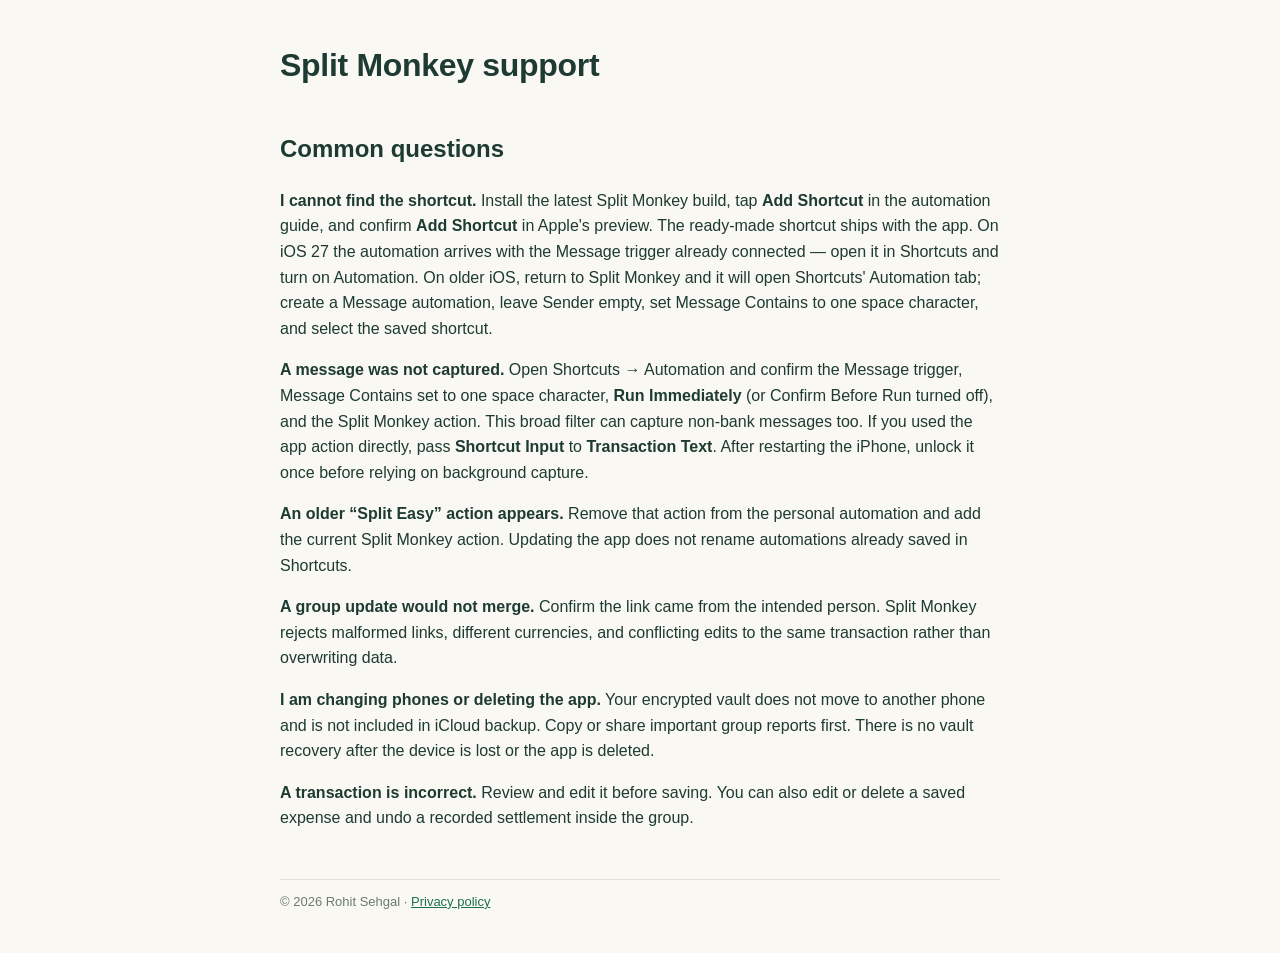
==== support.html @ 66e2437b "Split Monkey support and privacy pages Co-Authored-By: Claude Fable 5 <noreply@anthropic.com>" ====
<!doctype html>
<html lang="en">
<head>
<meta charset="utf-8">
<meta name="viewport" content="width=device-width, initial-scale=1">
<title>Split Monkey support</title>
<link rel="stylesheet" href="style.css">
</head>
<body>
<h1>Split Monkey support</h1>

<h2>Common questions</h2>

<p><strong>I cannot find the shortcut.</strong> Install the latest Split Monkey build, tap <strong>Add Shortcut</strong> in the automation guide, and confirm <strong>Add Shortcut</strong> in Apple's preview. The ready-made shortcut ships with the app. On iOS 27 the automation arrives with the Message trigger already connected — open it in Shortcuts and turn on Automation. On older iOS, return to Split Monkey and it will open Shortcuts' Automation tab; create a Message automation, leave Sender empty, set Message Contains to one space character, and select the saved shortcut.</p>

<p><strong>A message was not captured.</strong> Open Shortcuts → Automation and confirm the Message trigger, Message Contains set to one space character, <strong>Run Immediately</strong> (or Confirm Before Run turned off), and the Split Monkey action. This broad filter can capture non-bank messages too. If you used the app action directly, pass <strong>Shortcut Input</strong> to <strong>Transaction Text</strong>. After restarting the iPhone, unlock it once before relying on background capture.</p>

<p><strong>An older “Split Easy” action appears.</strong> Remove that action from the personal automation and add the current Split Monkey action. Updating the app does not rename automations already saved in Shortcuts.</p>

<p><strong>A group update would not merge.</strong> Confirm the link came from the intended person. Split Monkey rejects malformed links, different currencies, and conflicting edits to the same transaction rather than overwriting data.</p>

<p><strong>I am changing phones or deleting the app.</strong> Your encrypted vault does not move to another phone and is not included in iCloud backup. Copy or share important group reports first. There is no vault recovery after the device is lost or the app is deleted.</p>

<p><strong>A transaction is incorrect.</strong> Review and edit it before saving. You can also edit or delete a saved expense and undo a recorded settlement inside the group.</p>

<footer>© 2026 Rohit Sehgal · <a href="privacy-policy">Privacy policy</a></footer>
</body>
</html>
---- style.css ----
body { max-width: 720px; margin: 40px auto; padding: 0 20px; font-family: -apple-system, BlinkMacSystemFont, "Segoe UI", sans-serif; line-height: 1.6; color: #1d3b32; background: #faf8f2; }
h1 { letter-spacing: -0.3px; }
h2 { margin-top: 1.6em; }
a { color: #1f6f54; }
footer { margin-top: 48px; font-size: 13px; color: #6b7a74; border-top: 1px solid #e3e0d6; padding-top: 12px; }
@media (prefers-color-scheme: dark) { body { background: #14201b; color: #e7efe9; } a { color: #7fd4b3; } footer { color: #93a39b; border-color: #2a3a33; } }
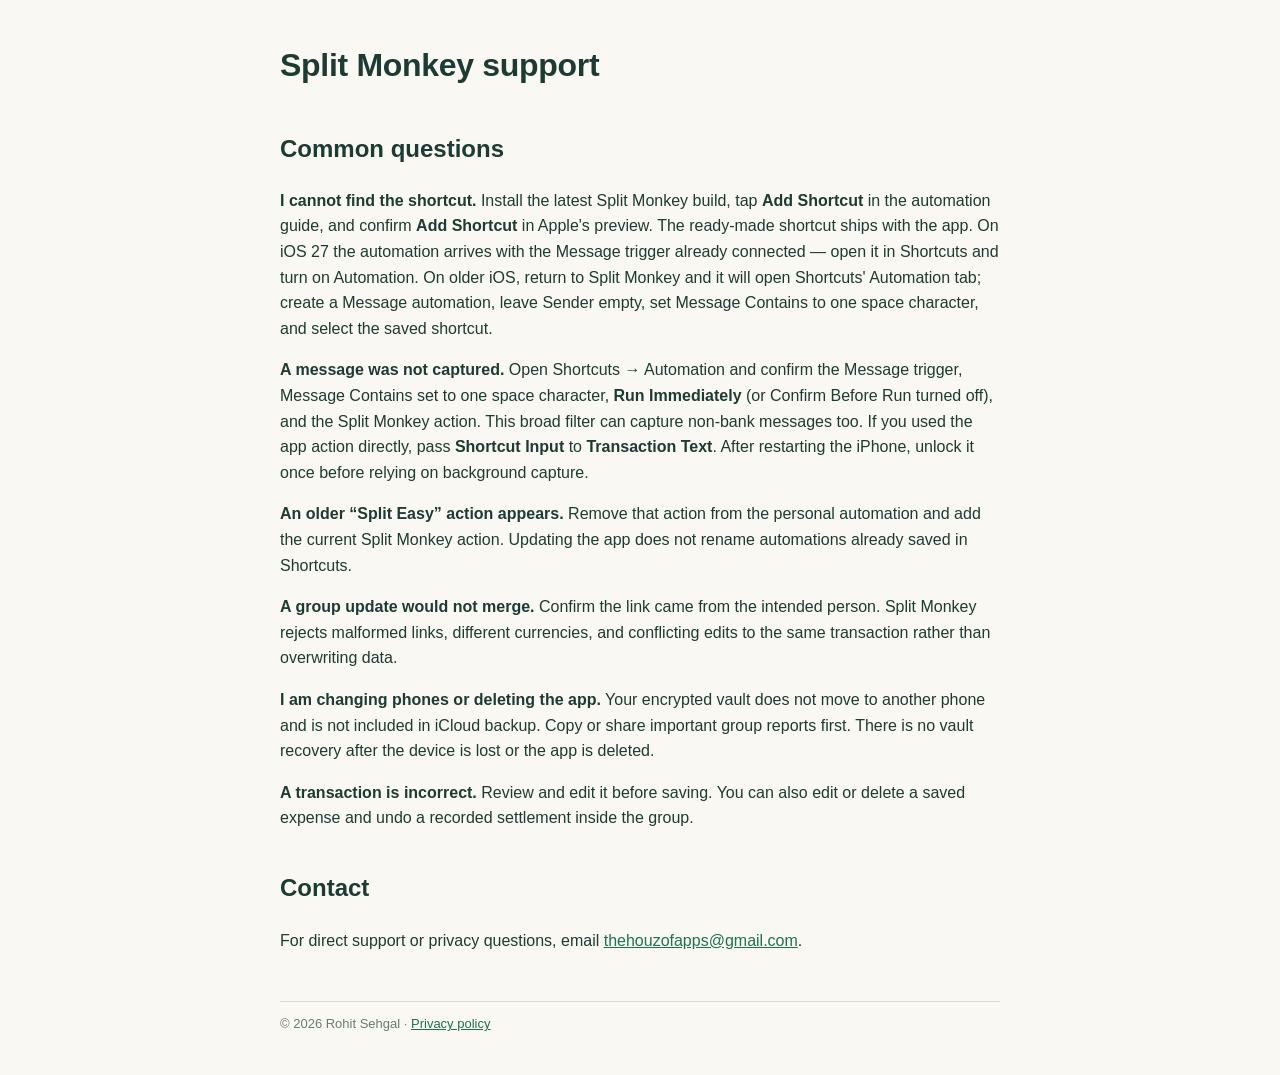
==== commit 9adf387a: "Add support contact email Co-Authored-By: Claude Fable 5 <noreply@anthropic.com>" ====
--- a/support.html
+++ b/support.html
@@ -23,6 +23,9 @@
 
 <p><strong>A transaction is incorrect.</strong> Review and edit it before saving. You can also edit or delete a saved expense and undo a recorded settlement inside the group.</p>
 
+<h2>Contact</h2>
+<p>For direct support or privacy questions, email <a href="mailto:thehouzofapps@gmail.com">thehouzofapps@gmail.com</a>.</p>
+
 <footer>© 2026 Rohit Sehgal · <a href="privacy-policy">Privacy policy</a></footer>
 </body>
 </html>
